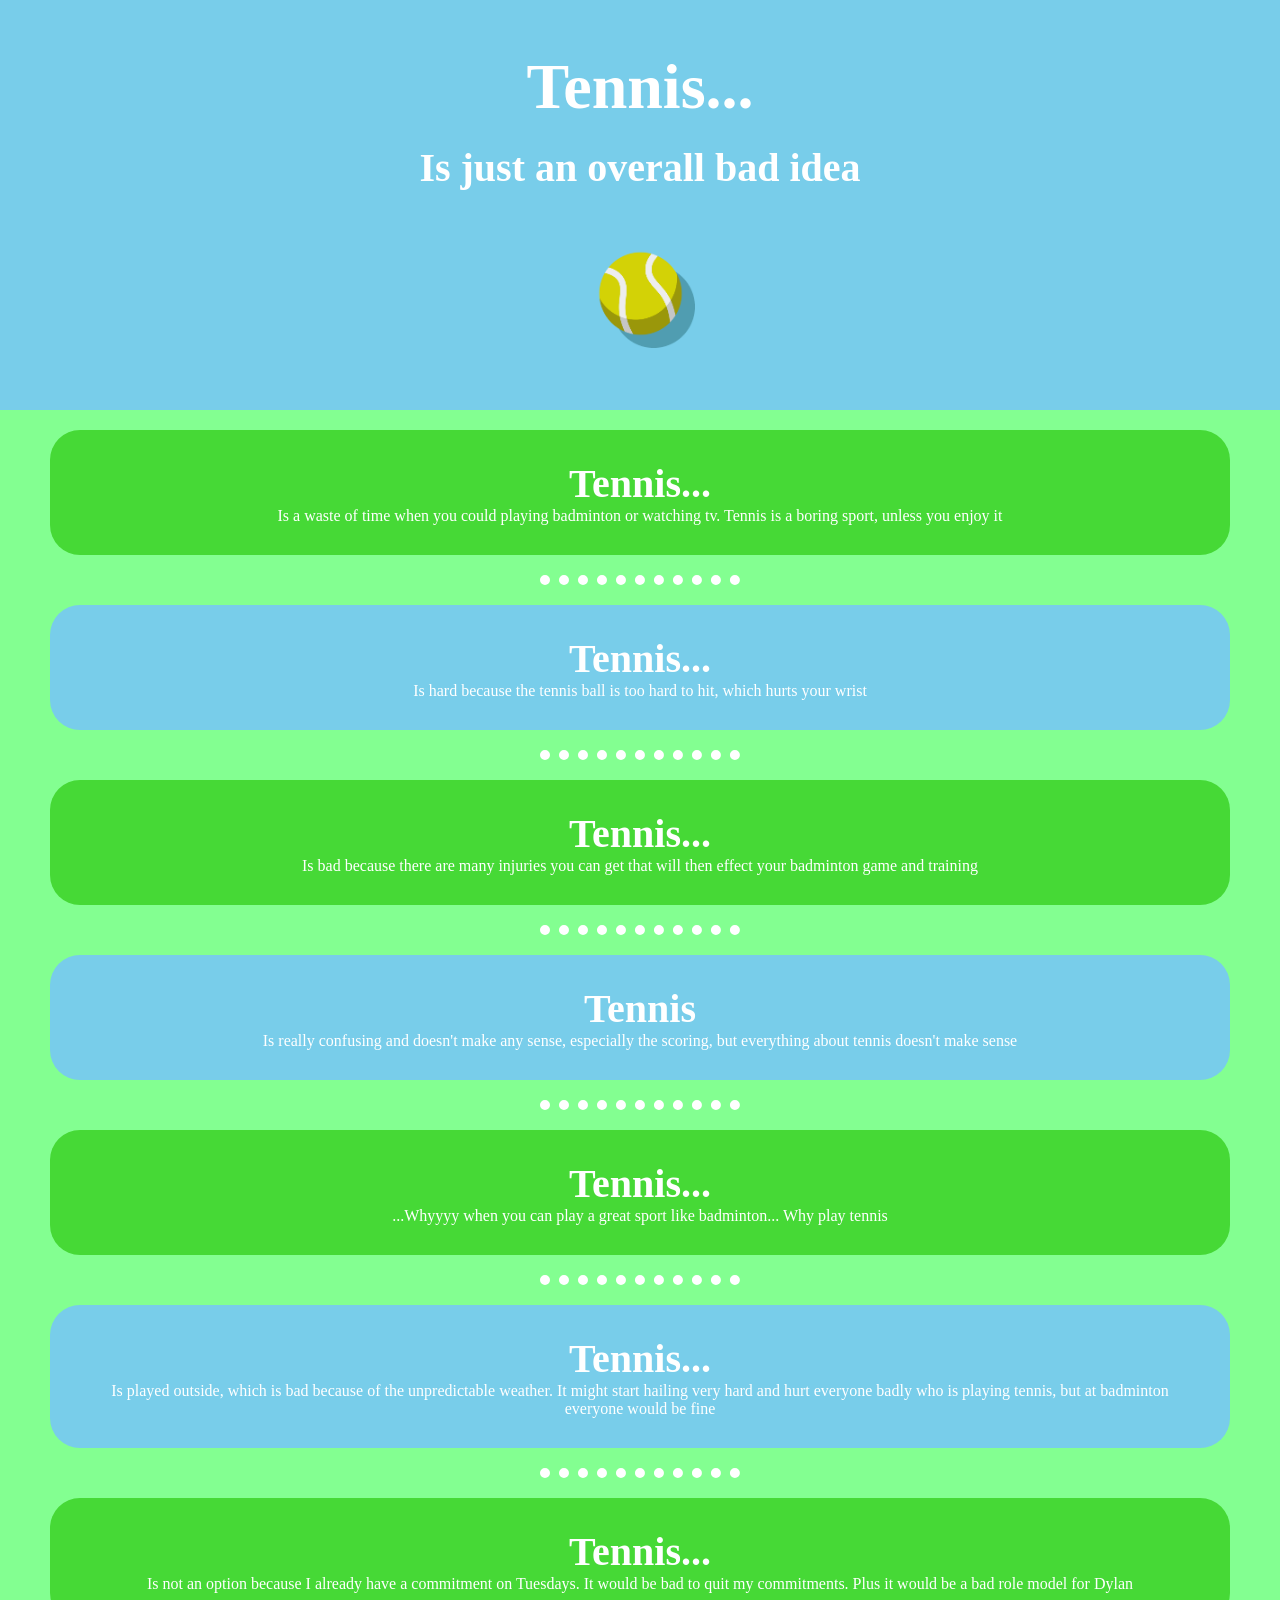
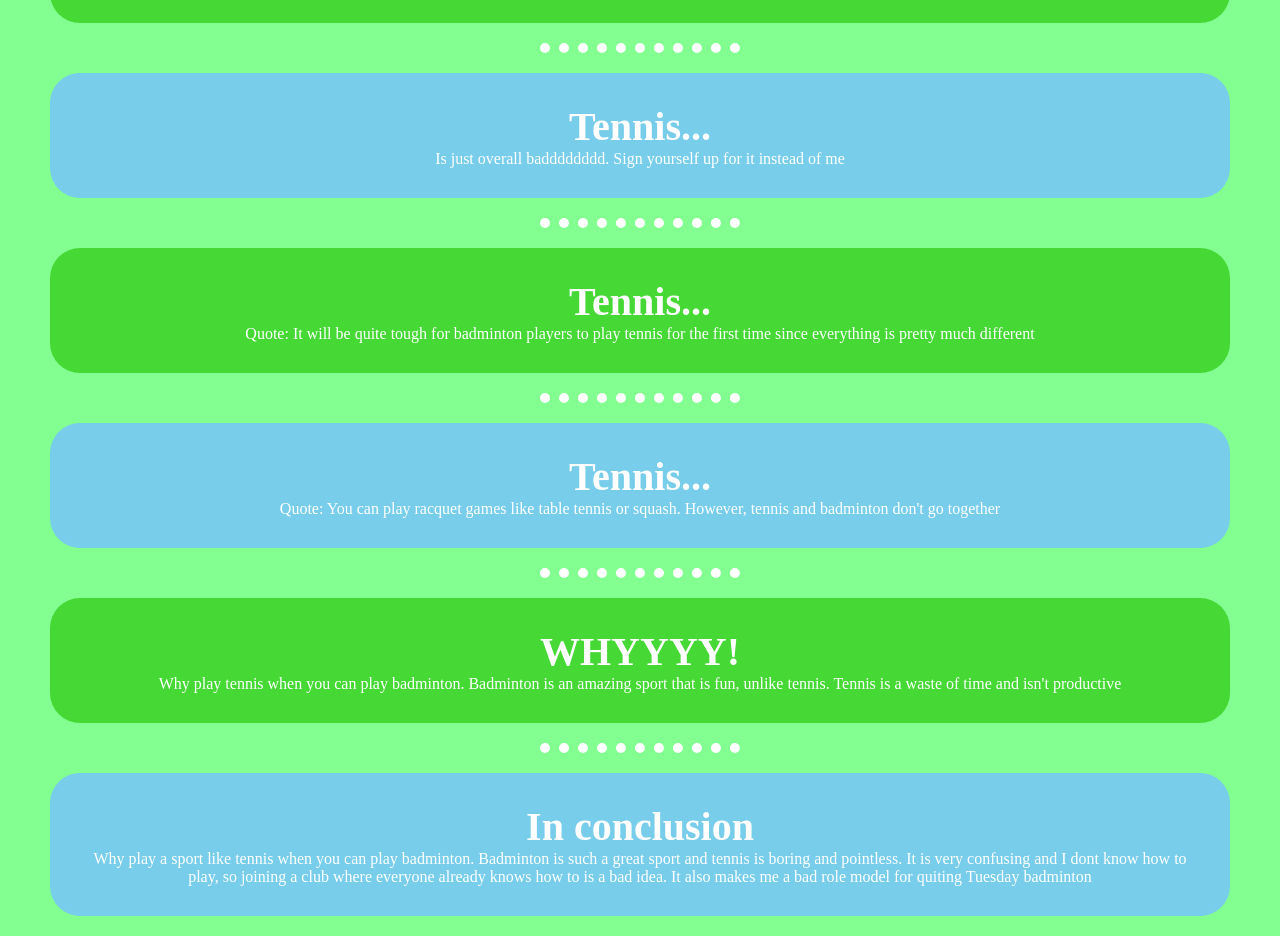
==== index.html @ 191ea526 "Rename tennis.html to index.html" ====
<!DOCTYPE html>
<html lang="en">
<head>
    <meta charset="UTF-8">
    <title>Why tennis is bad idea</title>
    <link rel="stylesheet" href="styles.css">
</head>
<body>
    <center>
    <div id="titleDiv">
        <h1>Tennis...</h1>
        <h2>Is just an overall bad idea</h2>
        <img class="titleImg"src="img1.png" alt="tennis ball">
    </div>
    <div class="d2">
            <h2>Tennis...</h2>
            <p>Is a waste of time when you could playing badminton or watching tv. Tennis is a boring sport, unless you enjoy it</p>
    </div>
    <hr>
    <div class="d1">
        <h2>Tennis...</h2>
        <p>Is hard because the tennis ball is too hard to hit, which hurts your wrist</p>
    </div>
    <hr>
    <div class="d2">
        <h2>Tennis...</h2>
        <p>Is bad because there are many injuries you can get that will then effect your badminton game and training</p>
    </div>
    <hr>
    <div class="d1">
        <h2>Tennis</h2>
        <p>Is really confusing and doesn't make any sense, especially the scoring, but everything about tennis doesn't make sense</p>
    </div>
    <hr>
    <div class="d2">
        <h2>Tennis...</h2>
        <p>...Whyyyy when you can play a great sport like badminton... Why play tennis</p>
    </div>
    <hr>
    <div class="d1">
        <h2>Tennis...</h2>
        <p>Is played outside, which is bad because of the unpredictable weather. It might start hailing very hard and hurt everyone badly who is playing tennis, but at badminton everyone would be fine</p>
    </div>
    <hr>
    <div class="d2">
        <h2>Tennis...</h2>
        <p>Is not an option because I already have a commitment on Tuesdays. It would be bad to quit my commitments. Plus it would be a bad role model for Dylan</p>
    </div>
    <hr>
    <div class="d1">
        <h2>Tennis...</h2>
        <p>Is just overall badddddddd. Sign yourself up for it instead of me</p>
    </div>
    <hr>
    <div class="d2">
        <h2>Tennis...</h2>
        <p>Quote: It will be quite tough for badminton players to play tennis for the first time since everything is pretty much different</p>
    </div>
    <hr>
    <div class="d1">
        <h2>Tennis...</h2>
        <p>Quote: You can play racquet games like table tennis or squash. However, tennis and badminton don't go together</p>
    </div>
    <hr>
    <div class="d2">
        <h2>WHYYYY!</h2>
        <p>Why play tennis when you can play badminton. Badminton is an amazing sport that is fun, unlike tennis. Tennis is a waste of time and isn't productive</p>
    </div>
    <hr>
    <div class="d1">
        <h2>In conclusion </h2>
        <p>Why play a sport like tennis when you can play badminton. Badminton is such a great sport and tennis is boring and pointless. It is very confusing and I dont know how to play, so joining a club where everyone already knows how to is a bad idea. It also makes me a bad role model for quiting Tuesday badminton</p>
    </div>
    </center>
</body>
</html>
---- styles.css ----
html, * {
    margin: 0;
}
body {
    background-color: #2bff4395;
}
h1, h2, p {
    
}
h1 {
    font-size: 4rem;
    margin: 20px;
}
h2 {
    font-size: 2.5rem;
}
p {
    font-size: 1rem;
}
#titleDiv {
    padding: 30px;
    background-color: #78cdea;
    color: white;
    height: 350px;
    margin: 0 0 20px 0;
}
.d1 {
    padding: 30px;
    background-color: #78cdea;
    color: white;
    margin: 20px 50px;
    border-radius: 30px;
}
.d2 {
    padding: 30px;
    background-color: #46d936;
    color: white;
    margin: 20px 50px;
    border-radius: 30px;
}
hr {
    border-top: dotted;
    border-width: 10px 0 0 0;
    width: 200px;
    color: white;
}
.titleImg {
    width: 125px;
    height: 125px;
    margin: 40px;
}
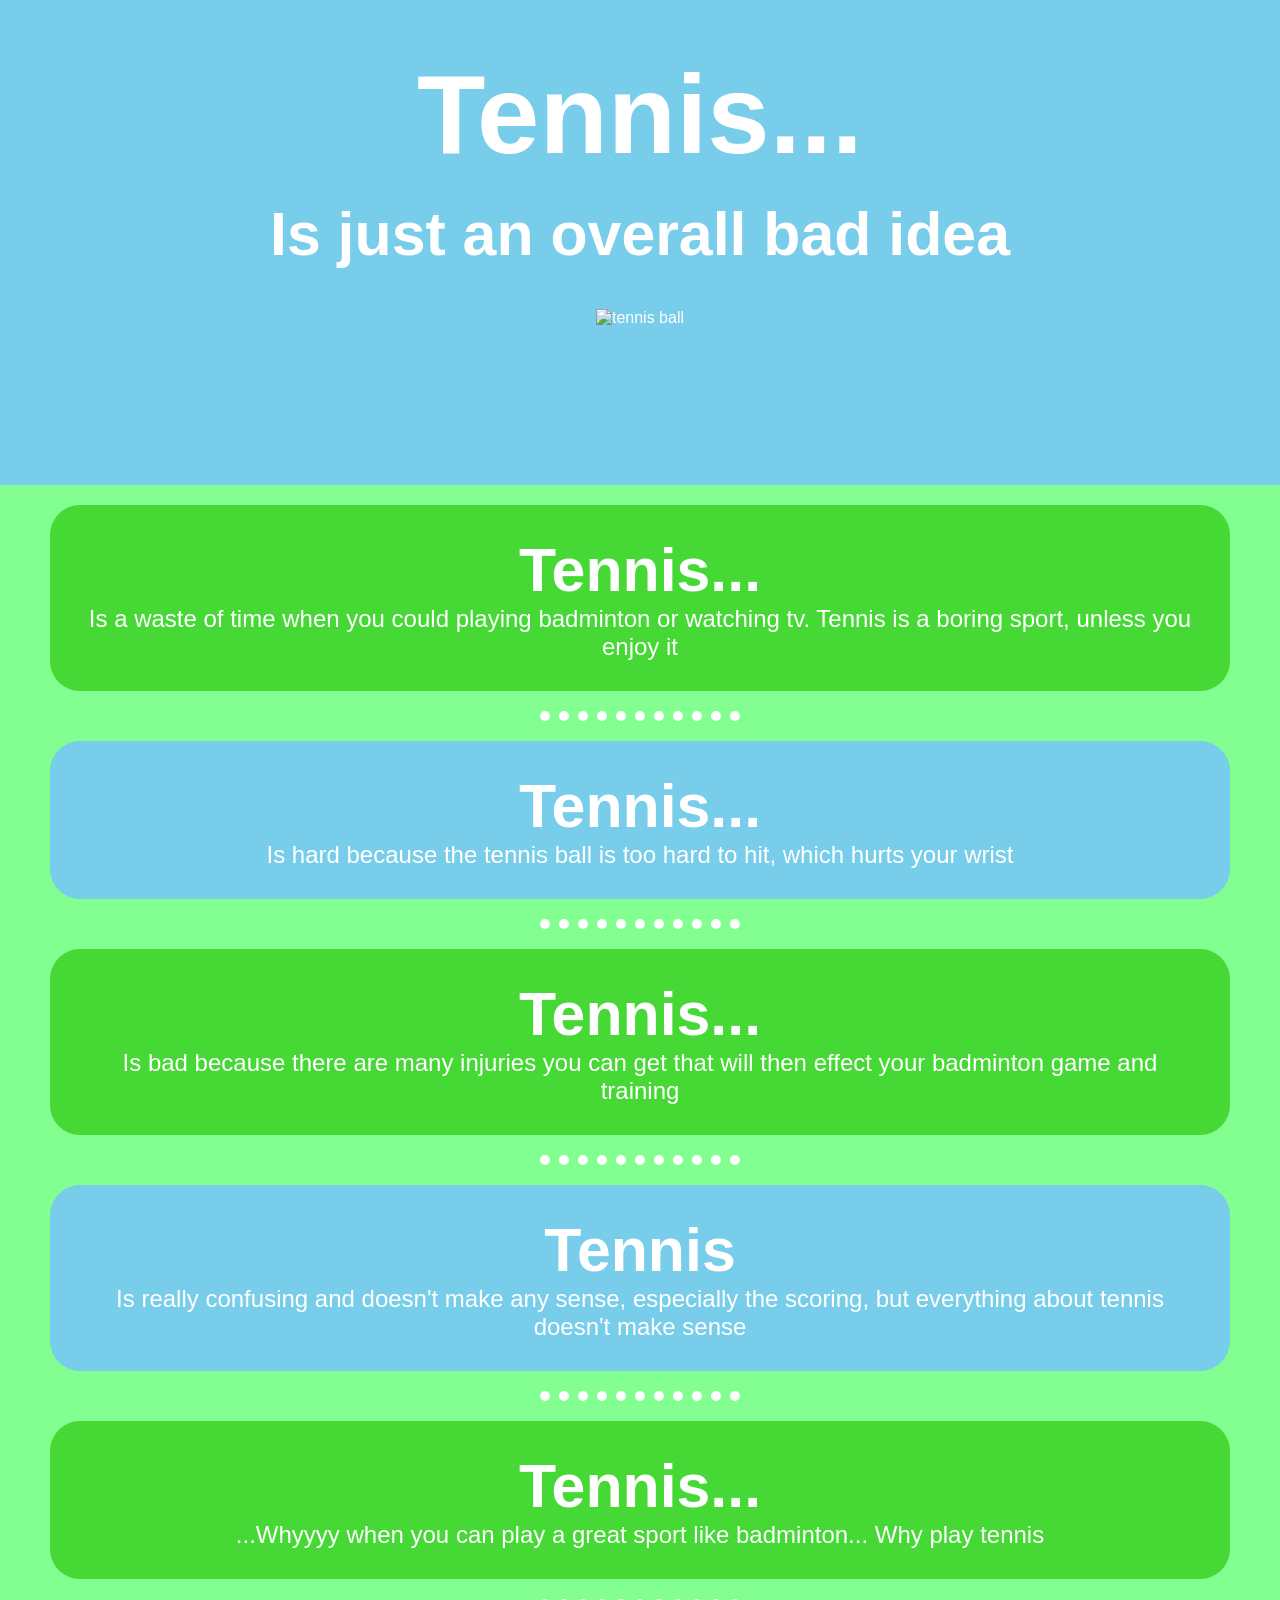
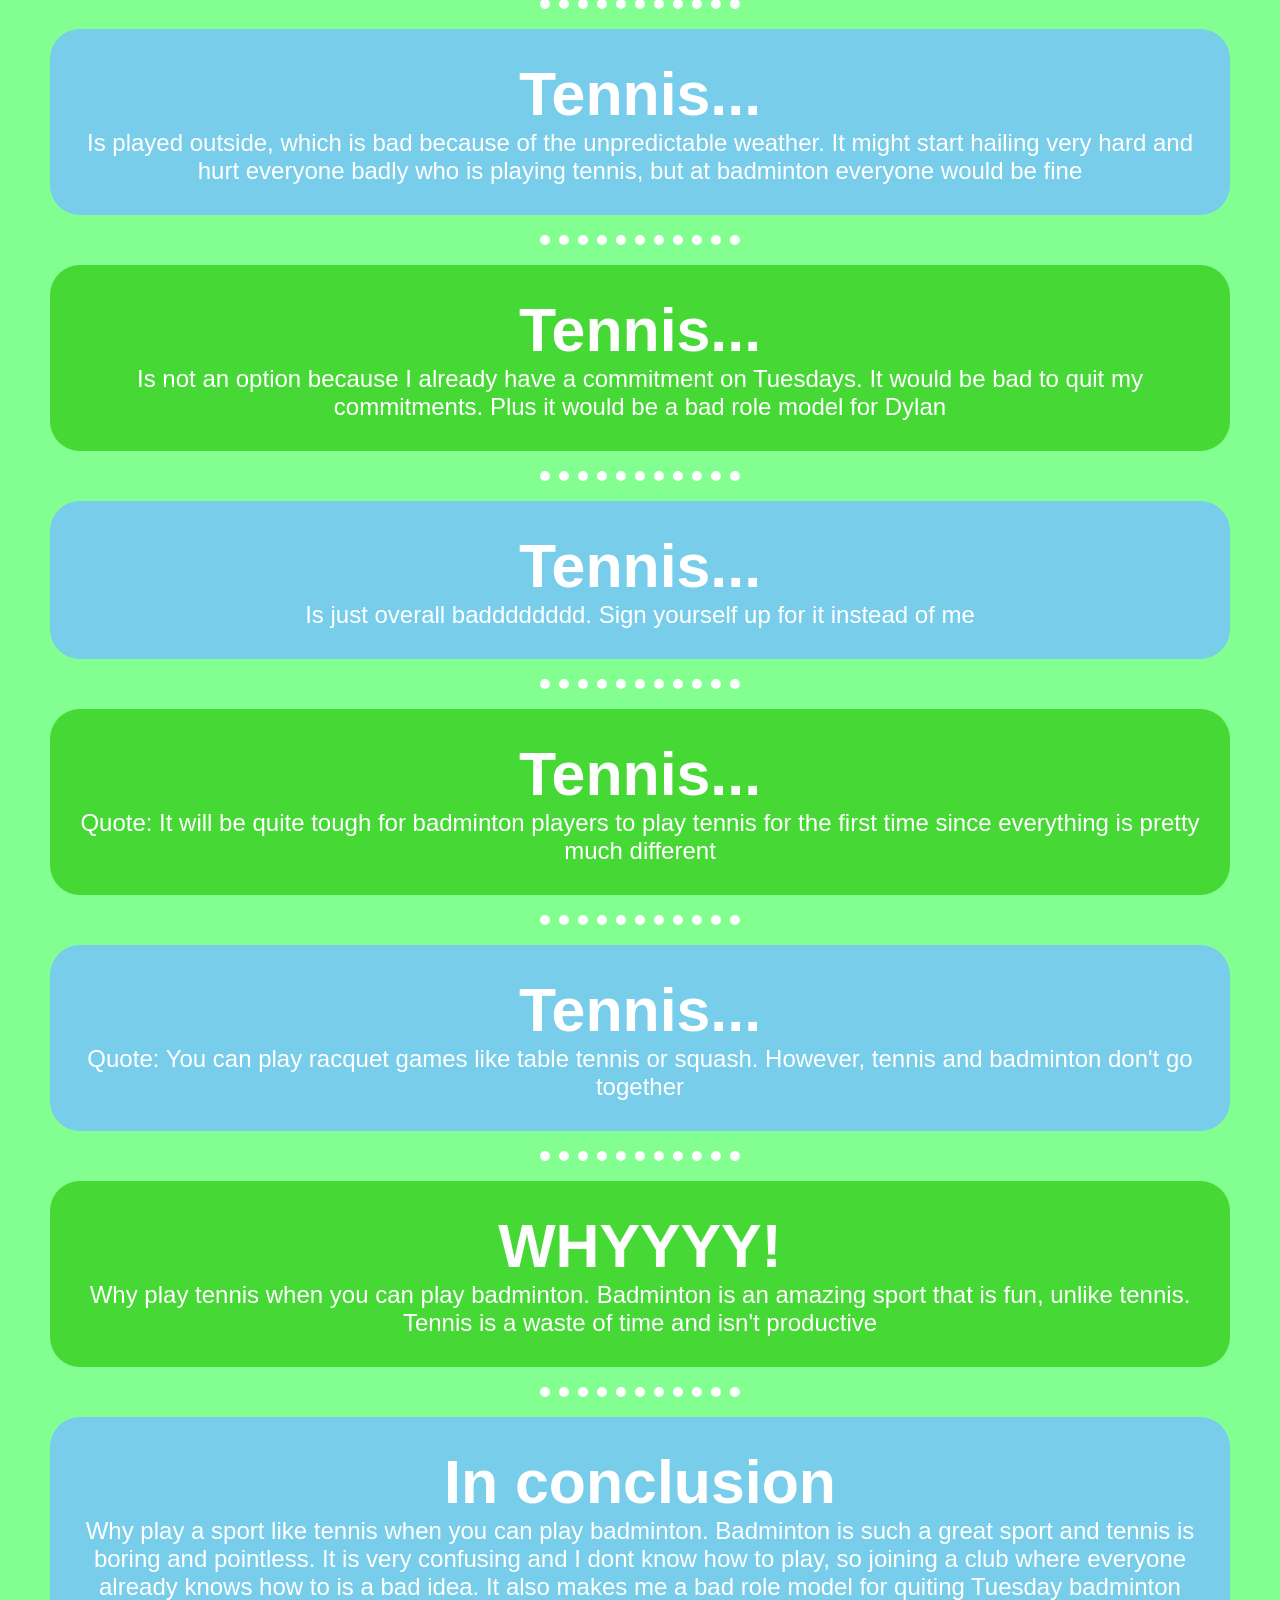
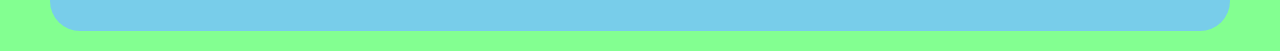
==== commit 1804592e: "Update index.html" ====
--- a/index.html
+++ b/index.html
@@ -3,6 +3,9 @@
 <head>
     <meta charset="UTF-8">
     <title>Why tennis is bad idea</title>
+    <link rel="preconnect" href="https://fonts.googleapis.com">
+<link rel="preconnect" href="https://fonts.gstatic.com" crossorigin>
+<link href="https://fonts.googleapis.com/css2?family=Poppins:wght@500&display=swap" rel="stylesheet">
     <link rel="stylesheet" href="styles.css">
 </head>
 <body>
@@ -10,7 +13,7 @@
     <div id="titleDiv">
         <h1>Tennis...</h1>
         <h2>Is just an overall bad idea</h2>
-        <img class="titleImg"src="img1.png" alt="tennis ball">
+        <img class="titleImg"src="tennis.png" alt="tennis ball">
     </div>
     <div class="d2">
             <h2>Tennis...</h2>
--- a/styles.css
+++ b/styles.css
@@ -3,25 +3,23 @@
 }
 body {
     background-color: #2bff4395;
-}
-h1, h2, p {
-    
+    font-family: 'Poppins', sans-serif;
 }
 h1 {
-    font-size: 4rem;
+    font-size: 7rem;
     margin: 20px;
 }
 h2 {
-    font-size: 2.5rem;
+    font-size: 3.8rem;
 }
 p {
-    font-size: 1rem;
+    font-size: 1.5rem;
 }
 #titleDiv {
     padding: 30px;
     background-color: #78cdea;
     color: white;
-    height: 350px;
+    height: 425px;
     margin: 0 0 20px 0;
 }
 .d1 {
